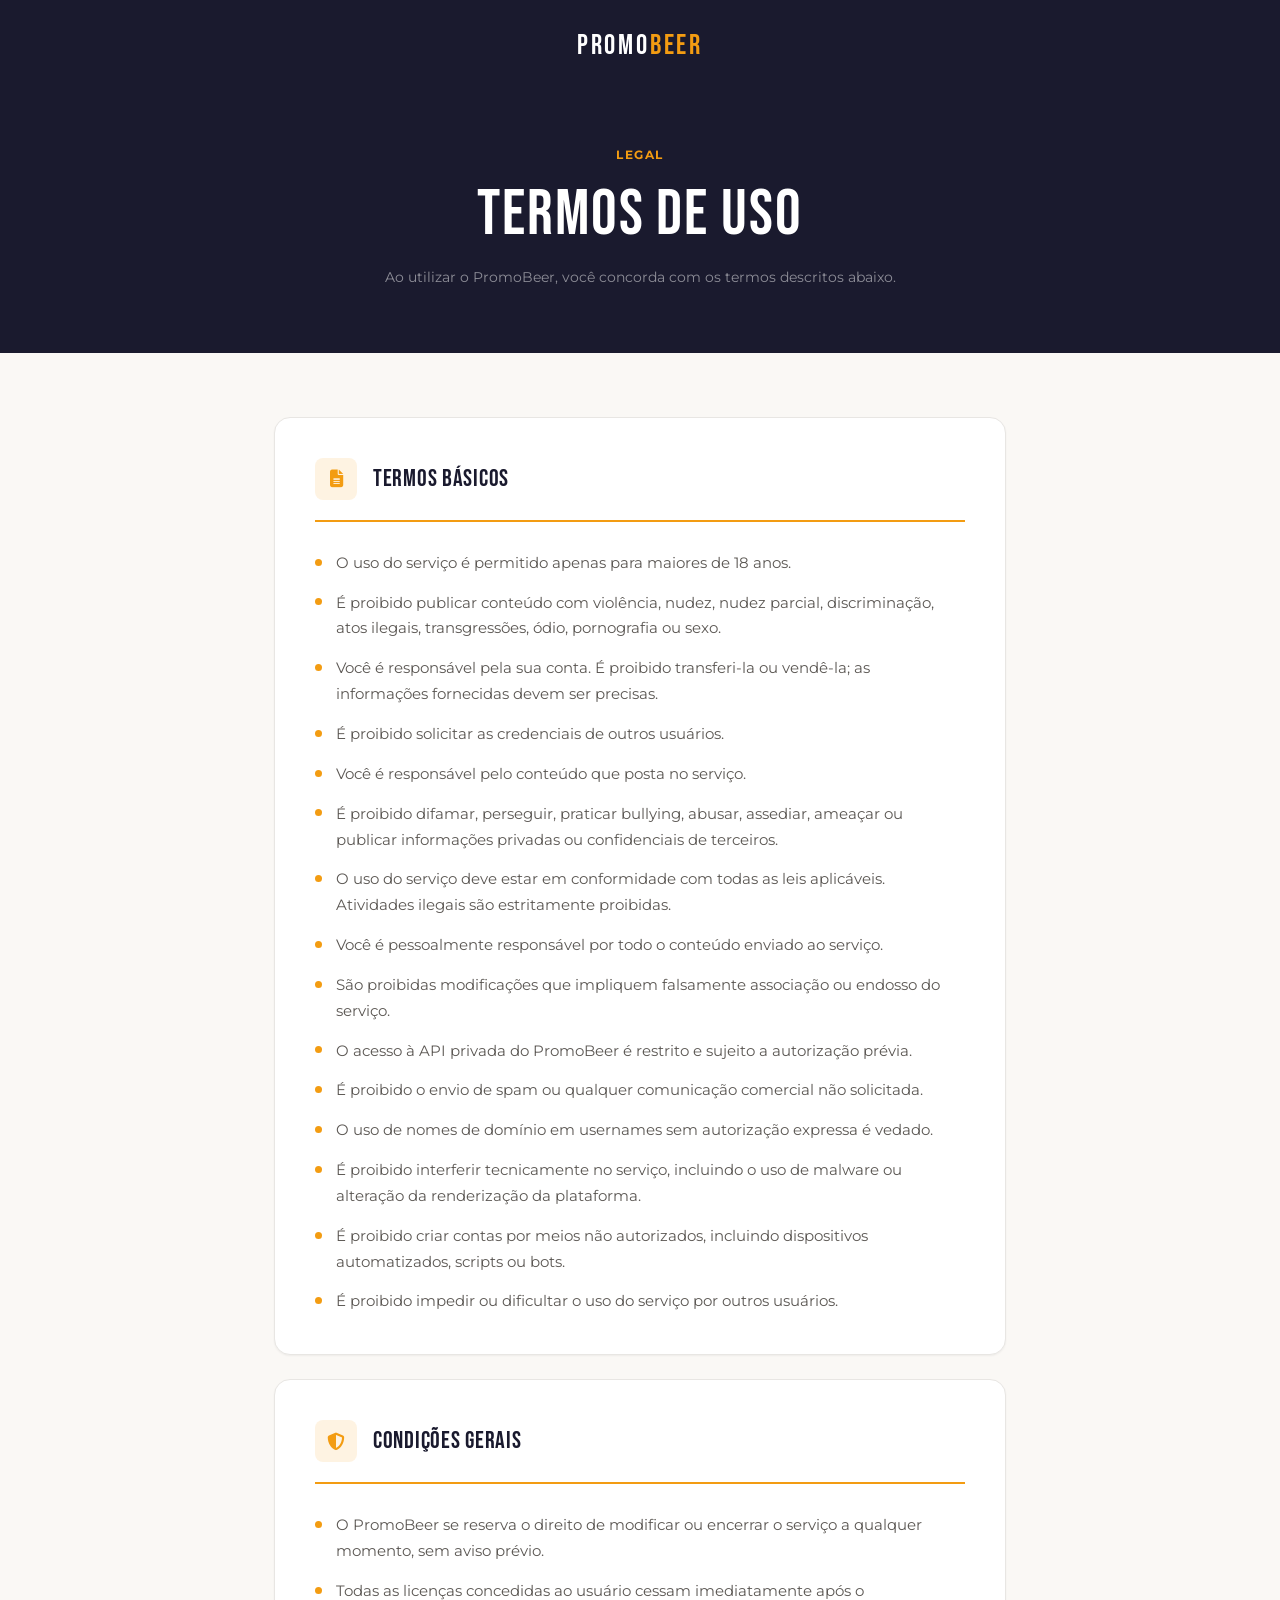
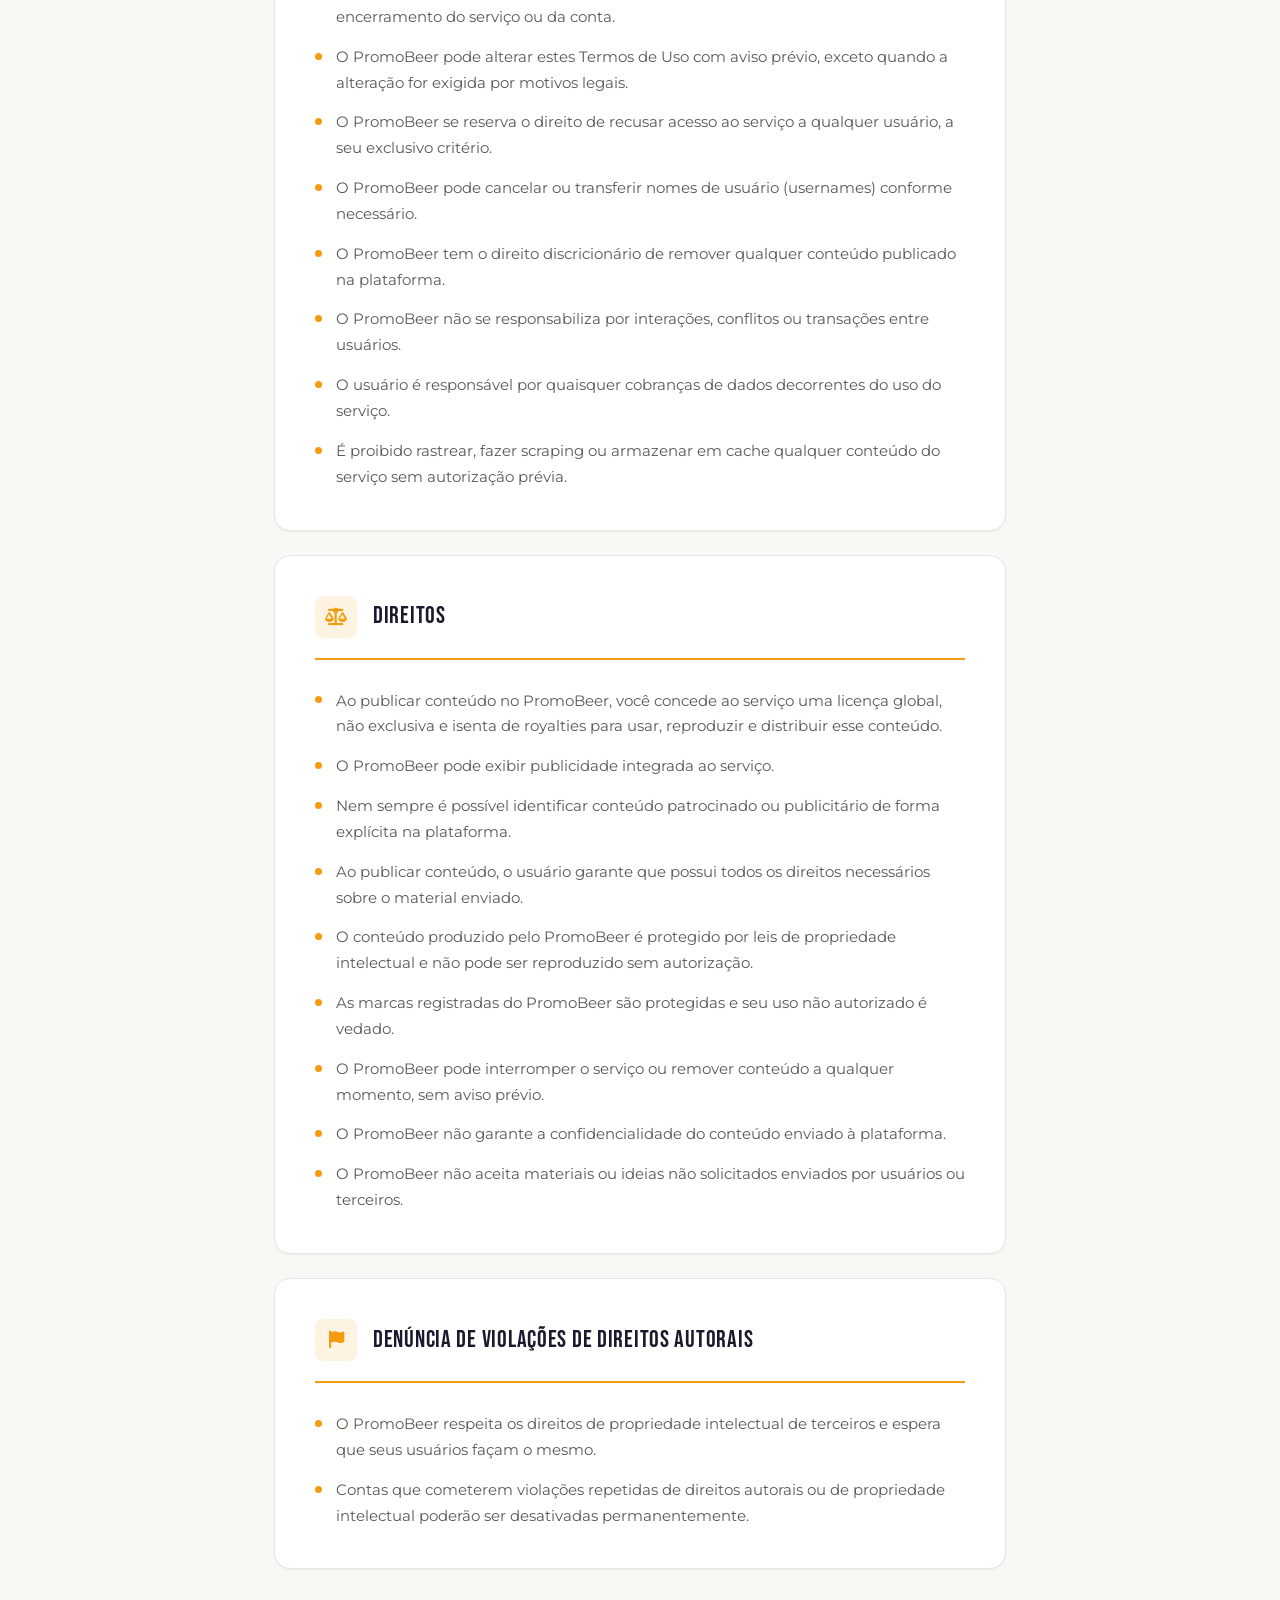
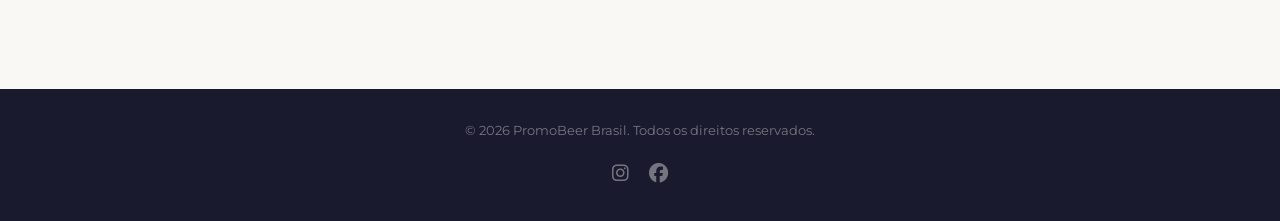
==== termos/uso.html @ 65c2e5d7 "Add landing pages, clean up Montenegro template remnants - Add usuarioValidado.html, obrigado.html, " ====
<!DOCTYPE html>
<html lang="pt-BR">
<head>
    <meta charset="UTF-8">
    <meta name="viewport" content="width=device-width, initial-scale=1.0">
    <title>Termos de Uso | PromoBeer</title>
    <link rel="preconnect" href="https://fonts.googleapis.com">
    <link rel="preconnect" href="https://fonts.gstatic.com" crossorigin>
    <link rel="preload" href="https://fonts.googleapis.com/css2?family=Bebas+Neue&family=Montserrat:wght@300;400;500;600;700;800&display=swap" as="style" onload="this.rel='stylesheet'">
    <noscript><link href="https://fonts.googleapis.com/css2?family=Bebas+Neue&family=Montserrat:wght@300;400;500;600;700;800&display=swap" rel="stylesheet"></noscript>
    <link rel="stylesheet" href="../css/style.css">
    <link rel="stylesheet" href="https://cdnjs.cloudflare.com/ajax/libs/font-awesome/6.5.1/css/all.min.css" media="print" onload="this.media='all'">
    <style>
        .termos-header {
            background: var(--color-primary);
            padding: 1.5rem 0;
            text-align: center;
        }

        .termos-header-logo {
            font-family: var(--font-display);
            font-size: 1.75rem;
            letter-spacing: 0.1em;
            color: var(--color-white);
            text-decoration: none;
        }

        .termos-hero {
            background: var(--color-primary);
            padding: 3rem 0 4rem;
            text-align: center;
        }

        .termos-hero-tag {
            display: inline-block;
            font-family: var(--font-body);
            font-size: 0.75rem;
            font-weight: 700;
            text-transform: uppercase;
            letter-spacing: 0.12em;
            color: var(--color-secondary);
            margin-bottom: 1rem;
        }

        .termos-hero-title {
            font-family: var(--font-display);
            font-size: clamp(2.5rem, 6vw, 4rem);
            color: var(--color-white);
            letter-spacing: 0.03em;
            margin-bottom: 1rem;
        }

        .termos-hero-meta {
            font-family: var(--font-body);
            font-size: 0.875rem;
            color: rgba(255, 255, 255, 0.5);
        }

        .termos-body {
            background: var(--color-off-white);
            padding: 4rem 0 6rem;
        }

        .termos-content {
            max-width: 780px;
            margin: 0 auto;
            padding: 0 var(--container-padding);
        }

        .termos-section {
            background: var(--color-white);
            border-radius: var(--radius-lg);
            padding: 2.5rem;
            margin-bottom: 1.5rem;
            box-shadow: var(--shadow-sm);
            border: 1px solid var(--color-gray-100);
        }

        .termos-section-header {
            display: flex;
            align-items: center;
            gap: 1rem;
            margin-bottom: 1.75rem;
            padding-bottom: 1.25rem;
            border-bottom: 2px solid var(--color-secondary);
        }

        .termos-section-icon {
            width: 42px;
            height: 42px;
            background: rgba(243, 156, 18, 0.12);
            border-radius: var(--radius-md);
            display: flex;
            align-items: center;
            justify-content: center;
            flex-shrink: 0;
        }

        .termos-section-icon i {
            font-size: 1.1rem;
            color: var(--color-secondary);
        }

        .termos-section-title {
            font-family: var(--font-display);
            font-size: 1.5rem;
            color: var(--color-primary);
            letter-spacing: 0.03em;
        }

        .termos-list {
            list-style: none;
            padding: 0;
            margin: 0;
            display: flex;
            flex-direction: column;
            gap: 0.875rem;
        }

        .termos-list li {
            display: flex;
            align-items: flex-start;
            gap: 0.875rem;
            font-family: var(--font-body);
            font-size: 0.95rem;
            color: var(--color-gray-500);
            line-height: 1.7;
        }

        .termos-list li::before {
            content: '';
            width: 7px;
            height: 7px;
            min-width: 7px;
            background: var(--color-secondary);
            border-radius: 50%;
            margin-top: 0.55rem;
        }

        .termos-footer {
            background: var(--color-primary);
            padding: 2rem 0;
            text-align: center;
        }

        .termos-footer p {
            font-family: var(--font-body);
            font-size: 0.8rem;
            color: rgba(255, 255, 255, 0.4);
            margin-bottom: 1rem;
        }

        .termos-footer-social {
            display: flex;
            align-items: center;
            justify-content: center;
            gap: 1.25rem;
        }

        .termos-footer-social a {
            color: rgba(255, 255, 255, 0.4);
            font-size: 1.2rem;
            transition: color var(--transition-fast);
        }

        .termos-footer-social a:hover {
            color: var(--color-secondary);
        }
    </style>
</head>
<body class="theme-mm">

    <header class="termos-header">
        <a href="/" class="termos-header-logo">
            PROMO<span style="color: var(--color-secondary);">BEER</span>
        </a>
    </header>

    <section class="termos-hero">
        <div class="container">
            <span class="termos-hero-tag">Legal</span>
            <h1 class="termos-hero-title">Termos de Uso</h1>
            <p class="termos-hero-meta">Ao utilizar o PromoBeer, você concorda com os termos descritos abaixo.</p>
        </div>
    </section>

    <main class="termos-body">
        <div class="termos-content">

            <!-- Termos básicos -->
            <div class="termos-section">
                <div class="termos-section-header">
                    <div class="termos-section-icon"><i class="fas fa-file-alt"></i></div>
                    <h2 class="termos-section-title">Termos Básicos</h2>
                </div>
                <ul class="termos-list">
                    <li>O uso do serviço é permitido apenas para maiores de 18 anos.</li>
                    <li>É proibido publicar conteúdo com violência, nudez, nudez parcial, discriminação, atos ilegais, transgressões, ódio, pornografia ou sexo.</li>
                    <li>Você é responsável pela sua conta. É proibido transferi-la ou vendê-la; as informações fornecidas devem ser precisas.</li>
                    <li>É proibido solicitar as credenciais de outros usuários.</li>
                    <li>Você é responsável pelo conteúdo que posta no serviço.</li>
                    <li>É proibido difamar, perseguir, praticar bullying, abusar, assediar, ameaçar ou publicar informações privadas ou confidenciais de terceiros.</li>
                    <li>O uso do serviço deve estar em conformidade com todas as leis aplicáveis. Atividades ilegais são estritamente proibidas.</li>
                    <li>Você é pessoalmente responsável por todo o conteúdo enviado ao serviço.</li>
                    <li>São proibidas modificações que impliquem falsamente associação ou endosso do serviço.</li>
                    <li>O acesso à API privada do PromoBeer é restrito e sujeito a autorização prévia.</li>
                    <li>É proibido o envio de spam ou qualquer comunicação comercial não solicitada.</li>
                    <li>O uso de nomes de domínio em usernames sem autorização expressa é vedado.</li>
                    <li>É proibido interferir tecnicamente no serviço, incluindo o uso de malware ou alteração da renderização da plataforma.</li>
                    <li>É proibido criar contas por meios não autorizados, incluindo dispositivos automatizados, scripts ou bots.</li>
                    <li>É proibido impedir ou dificultar o uso do serviço por outros usuários.</li>
                </ul>
            </div>

            <!-- Condições gerais -->
            <div class="termos-section">
                <div class="termos-section-header">
                    <div class="termos-section-icon"><i class="fas fa-shield-alt"></i></div>
                    <h2 class="termos-section-title">Condições Gerais</h2>
                </div>
                <ul class="termos-list">
                    <li>O PromoBeer se reserva o direito de modificar ou encerrar o serviço a qualquer momento, sem aviso prévio.</li>
                    <li>Todas as licenças concedidas ao usuário cessam imediatamente após o encerramento do serviço ou da conta.</li>
                    <li>O PromoBeer pode alterar estes Termos de Uso com aviso prévio, exceto quando a alteração for exigida por motivos legais.</li>
                    <li>O PromoBeer se reserva o direito de recusar acesso ao serviço a qualquer usuário, a seu exclusivo critério.</li>
                    <li>O PromoBeer pode cancelar ou transferir nomes de usuário (usernames) conforme necessário.</li>
                    <li>O PromoBeer tem o direito discricionário de remover qualquer conteúdo publicado na plataforma.</li>
                    <li>O PromoBeer não se responsabiliza por interações, conflitos ou transações entre usuários.</li>
                    <li>O usuário é responsável por quaisquer cobranças de dados decorrentes do uso do serviço.</li>
                    <li>É proibido rastrear, fazer scraping ou armazenar em cache qualquer conteúdo do serviço sem autorização prévia.</li>
                </ul>
            </div>

            <!-- Direitos -->
            <div class="termos-section">
                <div class="termos-section-header">
                    <div class="termos-section-icon"><i class="fas fa-balance-scale"></i></div>
                    <h2 class="termos-section-title">Direitos</h2>
                </div>
                <ul class="termos-list">
                    <li>Ao publicar conteúdo no PromoBeer, você concede ao serviço uma licença global, não exclusiva e isenta de royalties para usar, reproduzir e distribuir esse conteúdo.</li>
                    <li>O PromoBeer pode exibir publicidade integrada ao serviço.</li>
                    <li>Nem sempre é possível identificar conteúdo patrocinado ou publicitário de forma explícita na plataforma.</li>
                    <li>Ao publicar conteúdo, o usuário garante que possui todos os direitos necessários sobre o material enviado.</li>
                    <li>O conteúdo produzido pelo PromoBeer é protegido por leis de propriedade intelectual e não pode ser reproduzido sem autorização.</li>
                    <li>As marcas registradas do PromoBeer são protegidas e seu uso não autorizado é vedado.</li>
                    <li>O PromoBeer pode interromper o serviço ou remover conteúdo a qualquer momento, sem aviso prévio.</li>
                    <li>O PromoBeer não garante a confidencialidade do conteúdo enviado à plataforma.</li>
                    <li>O PromoBeer não aceita materiais ou ideias não solicitados enviados por usuários ou terceiros.</li>
                </ul>
            </div>

            <!-- Denúncia de violações -->
            <div class="termos-section">
                <div class="termos-section-header">
                    <div class="termos-section-icon"><i class="fas fa-flag"></i></div>
                    <h2 class="termos-section-title">Denúncia de Violações de Direitos Autorais</h2>
                </div>
                <ul class="termos-list">
                    <li>O PromoBeer respeita os direitos de propriedade intelectual de terceiros e espera que seus usuários façam o mesmo.</li>
                    <li>Contas que cometerem violações repetidas de direitos autorais ou de propriedade intelectual poderão ser desativadas permanentemente.</li>
                </ul>
            </div>

        </div>
    </main>

    <footer class="termos-footer">
        <div class="container">
            <p>© 2026 PromoBeer Brasil. Todos os direitos reservados.</p>
            <div class="termos-footer-social">
                <a href="https://www.instagram.com/promobeer" target="_blank" rel="noopener noreferrer" aria-label="Instagram"><i class="fab fa-instagram"></i></a>
                <a href="https://www.facebook.com/Promobeer" target="_blank" rel="noopener noreferrer" aria-label="Facebook"><i class="fab fa-facebook"></i></a>
            </div>
        </div>
    </footer>

</body>
</html>
---- css/style.css ----
/* ===================================
   PromoBeer - Styles
   =================================== */

/* CSS Variables */
:root {
    /* Color Palette - Deep warm tones with vibrant accent */
    --color-primary: #1a1a2e;
    --color-primary-light: #16213e;
    --color-secondary: #e94560;
    --color-secondary-dark: #c73e54;
    --color-accent: #f39c12;
    --color-accent-light: #f5b041;
    
    /* Neutrals */
    --color-white: #ffffff;
    --color-off-white: #faf8f5;
    --color-light: #f5f3f0;
    --color-gray-100: #e8e6e3;
    --color-gray-200: #d1cfc9;
    --color-gray-300: #a8a5a0;
    --color-gray-400: #7a7672;
    --color-gray-500: #5c5854;
    --color-dark: #2d2926;
    --color-black: #1a1714;
    
    /* Typography */
    --font-display: 'Bebas Neue', sans-serif;
    --font-body: 'Montserrat', sans-serif;
    
    /* Spacing */
    --space-xs: 0.25rem;
    --space-sm: 0.5rem;
    --space-md: 1rem;
    --space-lg: 1.5rem;
    --space-xl: 2rem;
    --space-2xl: 3rem;
    --space-3xl: 4rem;
    --space-4xl: 6rem;
    
    /* Border Radius */
    --radius-sm: 4px;
    --radius-md: 8px;
    --radius-lg: 16px;
    --radius-xl: 24px;
    --radius-full: 9999px;
    
    /* Shadows */
    --shadow-sm: 0 1px 2px rgba(0, 0, 0, 0.05);
    --shadow-md: 0 4px 6px rgba(0, 0, 0, 0.07);
    --shadow-lg: 0 10px 15px rgba(0, 0, 0, 0.1);
    --shadow-xl: 0 20px 25px rgba(0, 0, 0, 0.15);
    --shadow-glow: 0 0 40px rgba(233, 69, 96, 0.3);
    
    /* Transitions */
    --transition-fast: 150ms ease;
    --transition-base: 300ms ease;
    --transition-slow: 500ms ease;
    
    /* Container */
    --container-max: 1280px;
    --container-padding: 1.5rem;
}

.theme-mm {
    --color-primary: #1a1a2e;
    --color-secondary: #f39c12; /* Amber/Beer color */
    --color-secondary-dark: #d68910;
    --color-accent: #f1c40f; /* Light beer color */
    --color-accent-light: #f4d03f;
    --color-tertiary: #2c3e50;
    --color-pink: #e74c3c;
    --color-gray-400: #808688;
}

.theme-mm .header {
    background: rgba(255, 255, 255, 0.9);
    backdrop-filter: blur(10px);
}

.theme-mm .nav-item > a {
    color: var(--color-dark);
}

.theme-mm .nav-item > a:hover {
    color: var(--color-secondary);
}

.theme-mm .logo-text {
    color: var(--color-primary);
}

.theme-mm .hamburger {
    background: var(--color-dark);
}

.theme-mm .hamburger::before,
.theme-mm .hamburger::after {
    background: var(--color-dark);
}

.theme-mm .nav-mobile {
    background: var(--color-white);
}

.theme-mm .nav-mobile-link {
    color: var(--color-dark);
    border-bottom: 1px solid var(--color-gray-100);
}

.theme-mm .nav-mobile-submenu li a {
    color: var(--color-gray-500);
}

.theme-mm .hero-bg {
    background: #1a1a2e;
}

.theme-mm .hero-bg::before {
    background: 
        radial-gradient(circle at 20% 80%, rgba(243, 156, 18, 0.1) 0%, transparent 55%),
        radial-gradient(circle at 80% 20%, rgba(241, 196, 15, 0.08) 0%, transparent 55%);
}

 

.theme-mm .hero-overlay {
    background: linear-gradient(to bottom, rgba(26, 26, 46, 0.4) 0%, rgba(26, 26, 46, 0.7) 100%);
}

.theme-mm .hero-title {
    color: var(--color-white);
}

.theme-mm .hero-title-line.highlight {
    color: var(--color-secondary);
}

.theme-mm .hero-title .hero-title-line:first-child {
    color: var(--color-accent);
}

.theme-mm.hero-variant-white .hero-title .hero-title-line:first-child {
    color: var(--color-white);
}

.theme-mm.hero-variant-teal .hero-title .hero-title-line:first-child {
    color: var(--color-secondary);
}

.theme-mm.hero-variant-pink .hero-title .hero-title-line:first-child {
    color: var(--color-pink);
}

.theme-mm .hero-subtitle {
    color: rgba(255, 255, 255, 0.8);
}

.theme-mm .scroll-indicator {
    color: var(--color-gray-400);
}

.theme-mm .btn-outline {
    background: transparent;
    color: var(--color-dark);
    border-color: var(--color-dark);
}

.theme-mm .btn-outline:hover {
    background: var(--color-dark);
    color: var(--color-white);
}

.theme-mm .hero .btn-outline {
    color: var(--color-white);
    border-color: rgba(255, 255, 255, 0.7);
}

.theme-mm .hero .btn-outline:hover {
    background: rgba(255, 255, 255, 0.15);
    color: var(--color-white);
    border-color: rgba(255, 255, 255, 1);
}

.theme-mm .section-diferenciais {
    background: var(--color-light);
}

.theme-mm .section-diferenciais .section-title,
.theme-mm .section-diferenciais .section-subtitle {
    color: var(--color-primary);
}

.theme-mm .section-diferenciais .section-description {
    color: var(--color-gray-500);
}

/* Reset & Base */
*, *::before, *::after {
    box-sizing: border-box;
    margin: 0;
    padding: 0;
}

html {
    scroll-behavior: smooth;
    font-size: 16px;
}

/* Scroll margin para âncoras não ficarem atrás do header fixo */
#sobre, #funcionalidades, #por-que-usar, #como-funciona, #download {
    scroll-margin-top: 100px;
}

body {
    font-family: var(--font-body);
    font-size: 1rem;
    line-height: 1.6;
    color: var(--color-dark);
    background-color: var(--color-off-white);
    -webkit-font-smoothing: antialiased;
    -moz-osx-font-smoothing: grayscale;
    overflow-x: hidden;
}

img {
    max-width: 100%;
    height: auto;
    display: block;
}

a {
    color: inherit;
    text-decoration: none;
    transition: color var(--transition-fast);
}

ul, ol {
    list-style: none;
}

button {
    font-family: inherit;
    cursor: pointer;
    border: none;
    background: none;
}

/* Container */
.container {
    width: 100%;
    max-width: var(--container-max);
    margin: 0 auto;
    padding: 0 var(--container-padding);
}

/* Typography */
h1, h2, h3, h4, h5, h6 {
    font-family: var(--font-display);
    font-weight: 400;
    line-height: 1.1;
    letter-spacing: 0.02em;
}

h1 { font-size: clamp(2.5rem, 8vw, 5rem); }
h2 { font-size: clamp(2rem, 5vw, 3.5rem); }
h3 { font-size: clamp(1.5rem, 3vw, 2rem); }
h4 { font-size: clamp(1.25rem, 2vw, 1.5rem); }

/* Buttons */
.btn {
    display: inline-flex;
    align-items: center;
    justify-content: center;
    gap: var(--space-sm);
    padding: 0.875rem 1.75rem;
    font-family: var(--font-body);
    font-size: 0.875rem;
    font-weight: 600;
    text-transform: uppercase;
    letter-spacing: 0.05em;
    border-radius: var(--radius-sm);
    transition: all var(--transition-base);
    cursor: pointer;
    border: 2px solid transparent;
}

.btn-primary {
    background: var(--color-secondary);
    color: var(--color-white);
    border-color: var(--color-secondary);
}

.btn-primary:hover {
    background: var(--color-secondary-dark);
    border-color: var(--color-secondary-dark);
    transform: translateY(-2px);
    box-shadow: var(--shadow-lg);
}

.btn-secondary {
    background: var(--color-primary);
    color: var(--color-white);
    border-color: var(--color-primary);
}

.btn-secondary:hover {
    background: var(--color-primary-light);
    border-color: var(--color-primary-light);
    transform: translateY(-2px);
}

.btn-outline {
    background: transparent;
    color: var(--color-white);
    border-color: var(--color-white);
}

.btn-outline:hover {
    background: var(--color-white);
    color: var(--color-primary);
}

.btn-outline-dark {
    background: transparent;
    color: var(--color-dark);
    border-color: var(--color-dark);
}

.btn-outline-dark:hover {
    background: var(--color-dark);
    color: var(--color-white);
}

.btn-light {
    background: var(--color-white);
    color: var(--color-secondary);
    border-color: var(--color-white);
}

.btn-light:hover {
    background: var(--color-off-white);
    transform: translateY(-2px);
}

.btn-outline-light {
    background: transparent;
    color: var(--color-white);
    border-color: rgba(255, 255, 255, 0.5);
}

.btn-outline-light:hover {
    background: rgba(255, 255, 255, 0.1);
    border-color: var(--color-white);
}

.btn-lg {
    padding: 1rem 2.25rem;
    font-size: 1rem;
}

/* ===================================
   Header
   =================================== */
.header {
    position: fixed;
    top: 0;
    left: 0;
    right: 0;
    z-index: 1000;
    background: rgba(26, 26, 46, 0.95);
    backdrop-filter: blur(10px);
    transition: all var(--transition-base);
}

.header.scrolled {
    box-shadow: var(--shadow-lg);
}

.header-content {
    display: flex;
    align-items: center;
    justify-content: space-between;
    height: 80px;
}

.logo {
    display: flex;
    align-items: center;
    line-height: 1;
}

.logo-img {
    height: 68px;
    width: auto;
    object-fit: contain;
    display: block;
}

.logo-text {
    font-family: var(--font-display);
    font-size: 1.75rem;
    color: var(--color-white);
    letter-spacing: 0.1em;
}

.logo-sub {
    font-size: 0.65rem;
    font-weight: 500;
    color: var(--color-secondary);
    letter-spacing: 0.25em;
    text-transform: uppercase;
}

/* Desktop Navigation */
.nav-desktop {
    display: none;
}

@media (min-width: 1024px) {
    .nav-desktop {
        display: block;
    }
}

.nav-menu {
    display: flex;
    align-items: center;
    gap: var(--space-xl);
}

.nav-item > a {
    display: flex;
    align-items: center;
    gap: var(--space-xs);
    font-size: 0.875rem;
    font-weight: 500;
    color: var(--color-white);
    text-transform: uppercase;
    letter-spacing: 0.05em;
    padding: var(--space-sm) 0;
    transition: color var(--transition-fast);
}

.nav-item > a:hover {
    color: var(--color-secondary);
}

.nav-item > a i {
    font-size: 0.625rem;
    transition: transform var(--transition-fast);
}

.nav-item:hover > a i {
    transform: rotate(180deg);
}

/* Dropdown */
.dropdown {
    position: relative;
}

.dropdown-menu {
    position: absolute;
    top: 100%;
    left: 50%;
    transform: translateX(-50%) translateY(10px);
    min-width: 220px;
    background: var(--color-white);
    border-radius: var(--radius-md);
    box-shadow: var(--shadow-xl);
    padding: var(--space-md) 0;
    opacity: 0;
    visibility: hidden;
    transition: all var(--transition-base);
}

.dropdown:hover .dropdown-menu {
    opacity: 1;
    visibility: visible;
    transform: translateX(-50%) translateY(0);
}

.dropdown-menu li a {
    display: block;
    padding: var(--space-sm) var(--space-lg);
    font-size: 0.875rem;
    color: var(--color-dark);
    transition: all var(--transition-fast);
}

.dropdown-menu li a:hover {
    background: var(--color-light);
    color: var(--color-secondary);
    padding-left: var(--space-xl);
}

/* Header Actions */
.header-actions {
    display: flex;
    align-items: center;
    gap: var(--space-lg);
}

.header-actions .btn {
    display: none;
}

@media (min-width: 768px) {
    .header-actions .btn {
        display: inline-flex;
    }
}

/* Mobile Menu Toggle */
.mobile-menu-toggle {
    display: flex;
    align-items: center;
    justify-content: center;
    width: 44px;
    height: 44px;
    padding: 0;
}

@media (min-width: 1024px) {
    .mobile-menu-toggle {
        display: none;
    }
}

.hamburger {
    position: relative;
    width: 24px;
    height: 2px;
    background: var(--color-white);
    transition: all var(--transition-base);
}

.hamburger::before,
.hamburger::after {
    content: '';
    position: absolute;
    left: 0;
    width: 100%;
    height: 2px;
    background: var(--color-white);
    transition: all var(--transition-base);
}

.hamburger::before {
    top: -8px;
}

.hamburger::after {
    bottom: -8px;
}

.mobile-menu-toggle.active .hamburger {
    background: transparent;
}

.mobile-menu-toggle.active .hamburger::before {
    top: 0;
    transform: rotate(45deg);
}

.mobile-menu-toggle.active .hamburger::after {
    bottom: 0;
    transform: rotate(-45deg);
}

/* Mobile Navigation */
.nav-mobile {
    position: fixed;
    top: 80px;
    left: 0;
    right: 0;
    bottom: 0;
    background: var(--color-primary);
    padding: var(--space-xl);
    transform: translateX(100%);
    transition: transform var(--transition-base);
    overflow-y: auto;
}

.nav-mobile.active {
    transform: translateX(0);
}

@media (min-width: 1024px) {
    .nav-mobile {
        display: none;
    }
}

.nav-mobile-menu {
    display: flex;
    flex-direction: column;
    gap: var(--space-md);
}

.nav-mobile-link {
    display: block;
    font-size: 1.25rem;
    font-weight: 500;
    color: var(--color-white);
    padding: var(--space-md) 0;
    border-bottom: 1px solid rgba(255, 255, 255, 0.1);
}

.nav-mobile-submenu {
    padding-left: var(--space-lg);
    padding-top: var(--space-sm);
    display: none;
}

.nav-mobile-submenu.active {
    display: block;
}

.nav-mobile-submenu li a {
    display: block;
    font-size: 1rem;
    color: var(--color-gray-300);
    padding: var(--space-sm) 0;
}

/* ===================================
   Hero Section
   =================================== */
.hero {
    position: relative;
    height: 100vh;
    min-height: 600px;
    display: flex;
    align-items: center;
    padding: 120px 0 80px;
    color: var(--color-white);
    overflow: hidden;
    background: #1a1a2e; /* Fallback color */
}

.hero .container {
    position: relative;
    z-index: 2;
}

.hero-video {
    position: absolute;
    inset: 0;
    width: 100%;
    height: 100%;
    object-fit: cover;
    pointer-events: none;
    z-index: 0;
}

.hero-overlay {
    position: absolute;
    inset: 0;
    background: linear-gradient(to bottom, transparent 0%, rgba(26, 26, 46, 0.5) 100%);
    z-index: 1;
}

.hero-bg {
    position: absolute;
    inset: 0;
    overflow: hidden;
    background: #1a1a2e;
}

/* Mantém vídeo também em mobile; se quiser economizar dados, podemos reativar o hide */

/* Removido para garantir que o vídeo apareça */
/* @media (prefers-reduced-motion: reduce) {
    .hero-video { display: none; }
} */

.hero-content {
    position: relative;
    z-index: 1;
    max-width: 800px;
}

.hero-title {
    color: var(--color-white);
    margin-bottom: var(--space-xl);
}

.hero-title-line {
    display: block;
}

.hero-title-line.highlight {
    color: var(--color-secondary);
    position: relative;
}

.hero-subtitle {
    font-size: clamp(1rem, 2vw, 1.25rem);
    color: var(--color-gray-200);
    margin-bottom: var(--space-2xl);
    max-width: 600px;
    line-height: 1.8;
}

.hero-buttons {
    display: flex;
    flex-wrap: wrap;
    gap: var(--space-md);
}

.hero-scroll {
    position: absolute;
    bottom: var(--space-2xl);
    left: 50%;
    transform: translateX(-50%);
    z-index: 1;
}

.scroll-indicator {
    display: flex;
    flex-direction: column;
    align-items: center;
    gap: var(--space-sm);
    color: var(--color-gray-300);
    font-size: 0.75rem;
    text-transform: uppercase;
    letter-spacing: 0.1em;
    animation: bounce 2s infinite;
}

.scroll-indicator i {
    font-size: 1rem;
}

@keyframes bounce {
    0%, 20%, 50%, 80%, 100% {
        transform: translateY(0);
    }
    40% {
        transform: translateY(-10px);
    }
    60% {
        transform: translateY(-5px);
    }
}

/* ===================================
   Sections
   =================================== */
.section {
    padding: var(--space-4xl) 0;
}

.section-header {
    text-align: center;
    margin-bottom: var(--space-3xl);
}

.section-tag {
    display: inline-block;
    font-size: 0.75rem;
    font-weight: 600;
    text-transform: uppercase;
    letter-spacing: 0.2em;
    color: var(--color-secondary);
    margin-bottom: var(--space-md);
    position: relative;
}

.section-tag::before,
.section-tag::after {
    content: '';
    position: absolute;
    top: 50%;
    width: 40px;
    height: 1px;
    background: var(--color-secondary);
}

.section-tag::before {
    right: calc(100% + 15px);
}

.section-tag::after {
    left: calc(100% + 15px);
}

.section-title {
    color: var(--color-primary);
    margin-bottom: var(--space-md);
}

.section-subtitle {
    font-size: 0.875rem;
    font-weight: 600;
    text-transform: uppercase;
    letter-spacing: 0.15em;
    color: var(--color-gray-400);
    margin-bottom: var(--space-lg);
}

.section-description {
    max-width: 700px;
    margin: 0 auto;
    color: var(--color-gray-500);
    font-size: 1.0625rem;
    line-height: 1.8;
}

.section-cta {
    text-align: center;
    margin-top: var(--space-3xl);
}

/* ===================================
   Programs Section
   =================================== */
.section-programs {
    background: var(--color-white);
}

.programs-grid {
    display: grid;
    grid-template-columns: repeat(auto-fit, minmax(280px, 1fr));
    gap: var(--space-xl);
    justify-items: center;
}

.program-card {
    position: relative;
    width: 100%;
    max-width: 320px;
    background: var(--color-off-white);
    border-radius: var(--radius-lg);
    padding: var(--space-2xl);
    transition: all var(--transition-base);
    border: 1px solid var(--color-gray-100);
    text-align: center;
}

.program-card:hover {
    transform: translateY(-8px);
    box-shadow: var(--shadow-xl);
    border-color: transparent;
}

.program-card.featured {
    background: linear-gradient(135deg, var(--color-primary) 0%, var(--color-primary-light) 100%);
    border-color: transparent;
}

.program-card.featured .program-card-title,
.program-card.featured .program-card-age,
.program-card.featured .program-card-desc {
    color: var(--color-white);
}

.program-card.featured .program-card-icon {
    background: var(--color-secondary);
    color: var(--color-white);
}

.program-card.featured .program-card-link {
    color: var(--color-secondary);
}

.program-card-icon {
    width: 60px;
    height: 60px;
    display: flex;
    align-items: center;
    justify-content: center;
    margin: 0 auto var(--space-lg);
    background: var(--color-primary);
    color: var(--color-white);
    border-radius: var(--radius-md);
    font-size: 1.5rem;
}

.program-card-title {
    font-family: var(--font-body);
    font-size: 1.25rem;
    font-weight: 700;
    color: var(--color-dark);
    margin-bottom: var(--space-sm);
}

.program-card-age {
    font-size: 0.875rem;
    font-weight: 600;
    color: var(--color-secondary);
    margin-bottom: var(--space-md);
}

.program-card-desc {
    font-size: 0.9375rem;
    color: var(--color-gray-500);
    line-height: 1.6;
    margin-bottom: var(--space-lg);
}

.program-card-link {
    display: inline-flex;
    align-items: center;
    gap: var(--space-sm);
    font-size: 0.875rem;
    font-weight: 600;
    color: var(--color-primary);
    transition: all var(--transition-fast);
}

.program-card-link i {
    transition: transform var(--transition-fast);
}

.program-card-link:hover {
    color: var(--color-secondary);
}

.program-card-link:hover i {
    transform: translateX(4px);
}


/* ===================================
   Quem somos Section
   =================================== */
.section-quem-somos {
    background: var(--color-off-white);
}

.quem-somos-layout {
    display: grid;
    grid-template-columns: 1fr 1fr;
    gap: var(--space-2xl);
    align-items: center;
}

.quem-somos-content {
    max-width: 800px;
    margin: 0 0 0 auto;
}

@media (max-width: 768px) {
    .quem-somos-layout {
        grid-template-columns: 1fr;
    }
    .quem-somos-content {
        margin: 0;
    }
}

@media (min-width: 1024px) {
    .quem-somos-layout {
        grid-template-columns: minmax(560px, 1.2fr) 1fr;
        gap: var(--space-2xl);
    }
}

.quem-somos-content {
    max-width: 800px;
    margin: 0 auto;
}

.quem-somos-content .section-header {
    margin-bottom: var(--space-3xl);
}

.quem-somos-stats {
    display: grid;
    grid-template-columns: repeat(3, 1fr);
    gap: var(--space-xl);
    margin-top: var(--space-2xl);
    padding-top: var(--space-2xl);
    border-top: 1px solid var(--color-gray-100);
}

.quem-somos-stat {
    text-align: center;
}

.quem-somos-stat-number {
    display: block;
    font-family: var(--font-display);
    font-size: 2.5rem;
    color: var(--color-secondary);
    letter-spacing: 0.02em;
    line-height: 1.2;
}

.quem-somos-stat-label {
    font-size: 0.875rem;
    font-weight: 500;
    color: var(--color-gray-500);
    text-transform: uppercase;
    letter-spacing: 0.05em;
}

@media (max-width: 640px) {
    .quem-somos-stats {
        grid-template-columns: 1fr;
        gap: var(--space-lg);
    }
}

/* ===================================
   Diferenciais Section
   =================================== */
.section-diferenciais {
    background: linear-gradient(135deg, var(--color-primary) 0%, var(--color-primary-light) 100%);
    position: relative;
    overflow: hidden;
}

.section-diferenciais::before {
    content: '';
    position: absolute;
    top: -30%;
    right: -15%;
    width: 400px;
    height: 400px;
    background: radial-gradient(circle, rgba(233, 69, 96, 0.12) 0%, transparent 70%);
    border-radius: 50%;
}

.section-diferenciais .section-header {
    position: relative;
    z-index: 1;
}

.section-diferenciais .section-title,
.section-diferenciais .section-subtitle {
    color: var(--color-white);
}

.section-diferenciais .section-description {
    color: var(--color-gray-200);
}

/* ===================================
   Testimonials Section
   =================================== */
.section-testimonials {
    background: var(--color-light);
}

.testimonials-slider {
    position: relative;
    overflow: hidden;
}

.testimonials-track {
    display: flex;
    gap: var(--space-xl);
    overflow-x: auto;
    scroll-snap-type: x mandatory;
    scrollbar-width: none;
    -ms-overflow-style: none;
    padding: var(--space-md) 0;
}

.testimonials-track::-webkit-scrollbar {
    display: none;
}

.testimonial-card {
    flex: 0 0 100%;
    scroll-snap-align: start;
    background: var(--color-white);
    border-radius: var(--radius-lg);
    padding: var(--space-2xl);
    display: flex;
    flex-direction: column;
}

@media (min-width: 768px) {
    .testimonial-card {
        flex: 0 0 calc(50% - var(--space-lg));
    }
}

@media (min-width: 1024px) {
    .testimonial-card {
        flex: 0 0 calc(33.333% - var(--space-lg));
    }
}

.testimonial-content {
    flex: 1;
    margin-bottom: var(--space-xl);
}

.testimonial-quote {
    color: var(--color-secondary);
    font-size: 2rem;
    margin-bottom: var(--space-md);
    opacity: 0.5;
}

.testimonial-title {
    font-family: var(--font-body);
    font-size: 1.125rem;
    font-weight: 700;
    color: var(--color-dark);
    margin-bottom: var(--space-md);
    line-height: 1.4;
}

.testimonial-text {
    font-size: 0.9375rem;
    color: var(--color-gray-500);
    line-height: 1.7;
}

.testimonial-author {
    display: flex;
    align-items: center;
    gap: var(--space-md);
    padding-top: var(--space-lg);
    border-top: 1px solid var(--color-gray-100);
}

.testimonial-avatar {
    width: 50px;
    height: 50px;
    display: flex;
    align-items: center;
    justify-content: center;
    background: var(--color-primary);
    color: var(--color-white);
    border-radius: 50%;
    font-size: 1.25rem;
}

.testimonial-avatar img {
    width: 100%;
    height: 100%;
    object-fit: cover;
    border-radius: 50%;
    display: block;
}

.testimonial-info {
    display: flex;
    flex-direction: column;
}

.testimonial-name {
    font-weight: 700;
    color: var(--color-dark);
}

.testimonial-role {
    font-size: 0.8125rem;
    color: var(--color-gray-400);
}

.testimonials-controls {
    display: flex;
    align-items: center;
    justify-content: center;
    gap: var(--space-lg);
    margin-top: var(--space-xl);
}

.testimonial-btn {
    width: 44px;
    height: 44px;
    display: flex;
    align-items: center;
    justify-content: center;
    background: var(--color-primary);
    color: var(--color-white);
    border-radius: 50%;
    transition: all var(--transition-fast);
}

.testimonial-btn:hover {
    background: var(--color-secondary);
    transform: scale(1.1);
}

.testimonials-dots {
    display: flex;
    gap: var(--space-sm);
}

.testimonials-dots .dot {
    width: 10px;
    height: 10px;
    background: var(--color-gray-200);
    border-radius: 50%;
    cursor: pointer;
    transition: all var(--transition-fast);
}

.testimonials-dots .dot.active {
    background: var(--color-secondary);
    transform: scale(1.2);
}

/* ===================================
   CTA Banner Section
   =================================== */
.section-cta-banner {
    padding: var(--space-3xl) 0;
    background: linear-gradient(135deg, var(--color-secondary) 0%, var(--color-secondary-dark) 100%);
}

.cta-banner {
    display: flex;
    flex-direction: column;
    align-items: center;
    text-align: center;
    gap: var(--space-xl);
}

@media (min-width: 768px) {
    .cta-banner {
        flex-direction: row;
        justify-content: space-between;
        text-align: left;
    }
}

.cta-banner-title {
    color: var(--color-white);
    margin-bottom: var(--space-sm);
}

.cta-banner-text {
    color: rgba(255, 255, 255, 0.9);
    font-size: 1.0625rem;
}

.cta-banner-actions {
    display: flex;
    flex-wrap: wrap;
    gap: var(--space-md);
    justify-content: center;
}

@media (min-width: 768px) {
    .cta-banner-actions {
        flex-shrink: 0;
    }
}

/* ===================================
   Como Funciona Section
   =================================== */
.section-how-it-works {
    background: var(--color-white);
}

.step-card {
    background: var(--color-off-white);
    border-radius: var(--radius-lg);
    box-shadow: var(--shadow-md);
    transition: transform var(--transition-base), box-shadow var(--transition-base);
}

.step-card:hover {
    transform: translateY(-10px);
    box-shadow: var(--shadow-xl);
}

.step-number {
    transition: transform var(--transition-base);
}

.step-card:hover .step-number {
    transform: scale(1.1);
}

/* ===================================
   Ranking Section
   =================================== */
.section-ranking {
    background: var(--color-white);
}

.ranking-item {
    transition: background-color var(--transition-fast);
}

.ranking-item:hover {
    background-color: var(--color-light);
}

.rank-pos {
    font-family: var(--font-display);
}

.rank-score {
    font-family: var(--font-body);
    font-size: 0.875rem;
}

/* ===================================
   Footer
   =================================== */
.footer {
    background: var(--color-black);
    color: var(--color-gray-300);
    padding: var(--space-4xl) 0 var(--space-xl);
}

.footer-grid {
    display: grid;
    grid-template-columns: repeat(auto-fit, minmax(200px, 1fr));
    gap: var(--space-2xl);
    margin-bottom: var(--space-3xl);
}

@media (min-width: 1024px) {
    .footer-grid {
        grid-template-columns: 1fr 0.8fr 1fr 2fr;
        gap: var(--space-lg);
    }
    .footer-brand + .footer-nav {
        margin-left: var(--space-lg);
    }
}
.footer-brand {
    grid-column: span 1;
}

@media (min-width: 768px) {
    .footer-brand {
        grid-column: span 2;
    }
}

@media (min-width: 1024px) {
    .footer-brand {
        grid-column: span 1;
    }
}

.footer-logo {
    display: inline-flex;
    flex-direction: column;
    line-height: 1;
    margin-bottom: var(--space-lg);
}

.footer-logo .logo-text {
    font-size: 1.5rem;
    color: var(--color-white);
}

.footer-tagline {
    font-size: 0.9375rem;
    margin-bottom: var(--space-lg);
    max-width: 280px;
}

.footer-social {
    display: flex;
    gap: var(--space-md);
}

.social-link {
    width: 40px;
    height: 40px;
    display: flex;
    align-items: center;
    justify-content: center;
    background: rgba(255, 255, 255, 0.1);
    border-radius: 50%;
    color: var(--color-white);
    transition: all var(--transition-fast);
}

.social-link:hover {
    background: var(--color-secondary);
    transform: translateY(-3px);
}

.footer-nav-title {
    font-family: var(--font-body);
    font-size: 0.875rem;
    font-weight: 700;
    text-transform: uppercase;
    letter-spacing: 0.1em;
    color: var(--color-white);
    margin-bottom: var(--space-lg);
}

.footer-nav-list {
    display: flex;
    flex-direction: column;
    gap: var(--space-sm);
}

.footer-nav-list li a {
    font-size: 0.9375rem;
    color: var(--color-gray-400);
    transition: all var(--transition-fast);
}

.footer-nav-list li a:hover {
    color: var(--color-white);
    padding-left: var(--space-sm);
}

.footer-contact-list {
    display: flex;
    flex-direction: column;
    gap: var(--space-md);
}

.footer-contact-list li {
    display: flex;
    align-items: flex-start;
    gap: var(--space-md);
}

.footer-contact-list li i {
    color: var(--color-secondary);
    margin-top: 4px;
}

.footer-contact-list li span,
.footer-contact-list li a {
    font-size: 0.9375rem;
    color: var(--color-gray-400);
}

.footer-contact-list li a:hover {
    color: var(--color-white);
}


.footer-bottom {
    padding-top: var(--space-xl);
    border-top: 1px solid rgba(255, 255, 255, 0.1);
    text-align: center;
}

.footer-copyright {
    font-size: 0.875rem;
    color: var(--color-gray-500);
}

.footer-locator {
    grid-column: auto;
}

/* Footer Locator */
.footer-locator-embed {
    width: 100%;
    height: 260px;
    border-radius: var(--radius-md);
    background: rgba(255, 255, 255, 0.08);
}

.footer-locator gmpx-store-locator {
    width: 100%;
    height: 100%;
    --gmpx-color-surface: #fff;
    --gmpx-color-on-surface: #212121;
    --gmpx-color-on-surface-variant: #757575;
    --gmpx-color-primary: var(--color-secondary);
    --gmpx-color-outline: #e0e0e0;
    --gmpx-fixed-panel-width-row-layout: 20em;
    --gmpx-font-family-base: var(--font-body);
    --gmpx-font-family-headings: var(--font-display);
    --gmpx-font-size-base: 0.85rem;
}
/* ===================================
   Back to Top
   =================================== */
.back-to-top {
    position: fixed;
    bottom: var(--space-xl);
    right: var(--space-xl);
    width: 50px;
    height: 50px;
    display: flex;
    align-items: center;
    justify-content: center;
    background: var(--color-secondary);
    color: var(--color-white);
    border-radius: 50%;
    box-shadow: var(--shadow-lg);
    opacity: 0;
    visibility: hidden;
    transform: translateY(20px);
    transition: all var(--transition-base);
    z-index: 999;
}

.back-to-top.visible {
    opacity: 1;
    visibility: visible;
    transform: translateY(0);
}

.back-to-top:hover {
    background: var(--color-primary);
    transform: translateY(-3px);
}

/* ===================================
   Utilities
   =================================== */
.text-center { text-align: center; }
.text-left { text-align: left; }
.text-right { text-align: right; }

.hidden { display: none !important; }
.visible { display: block !important; }

/* ===================================
   Animations
   =================================== */
@keyframes fadeInUp {
    from {
        opacity: 0;
        transform: translateY(30px);
    }
    to {
        opacity: 1;
        transform: translateY(0);
    }
}

@keyframes fadeIn {
    from { opacity: 0; }
    to { opacity: 1; }
}

.animate-fadeInUp {
    animation: fadeInUp 0.6s ease forwards;
}

.animate-fadeIn {
    animation: fadeIn 0.6s ease forwards;
}

/* Staggered animations */
.stagger-1 { animation-delay: 0.1s; }
.stagger-2 { animation-delay: 0.2s; }
.stagger-3 { animation-delay: 0.3s; }
.stagger-4 { animation-delay: 0.4s; }
.stagger-5 { animation-delay: 0.5s; }
.stagger-6 { animation-delay: 0.6s; }

/* ===================================
   Responsive Adjustments
   =================================== */
@media (max-width: 767px) {
    .hero-buttons {
        flex-direction: column;
        width: 100%;
    }
    
    .hero-buttons .btn {
        width: 100%;
    }
    
    .section {
        padding: var(--space-3xl) 0;
    }
    
    .section-tag::before,
    .section-tag::after {
        display: none;
    }
}
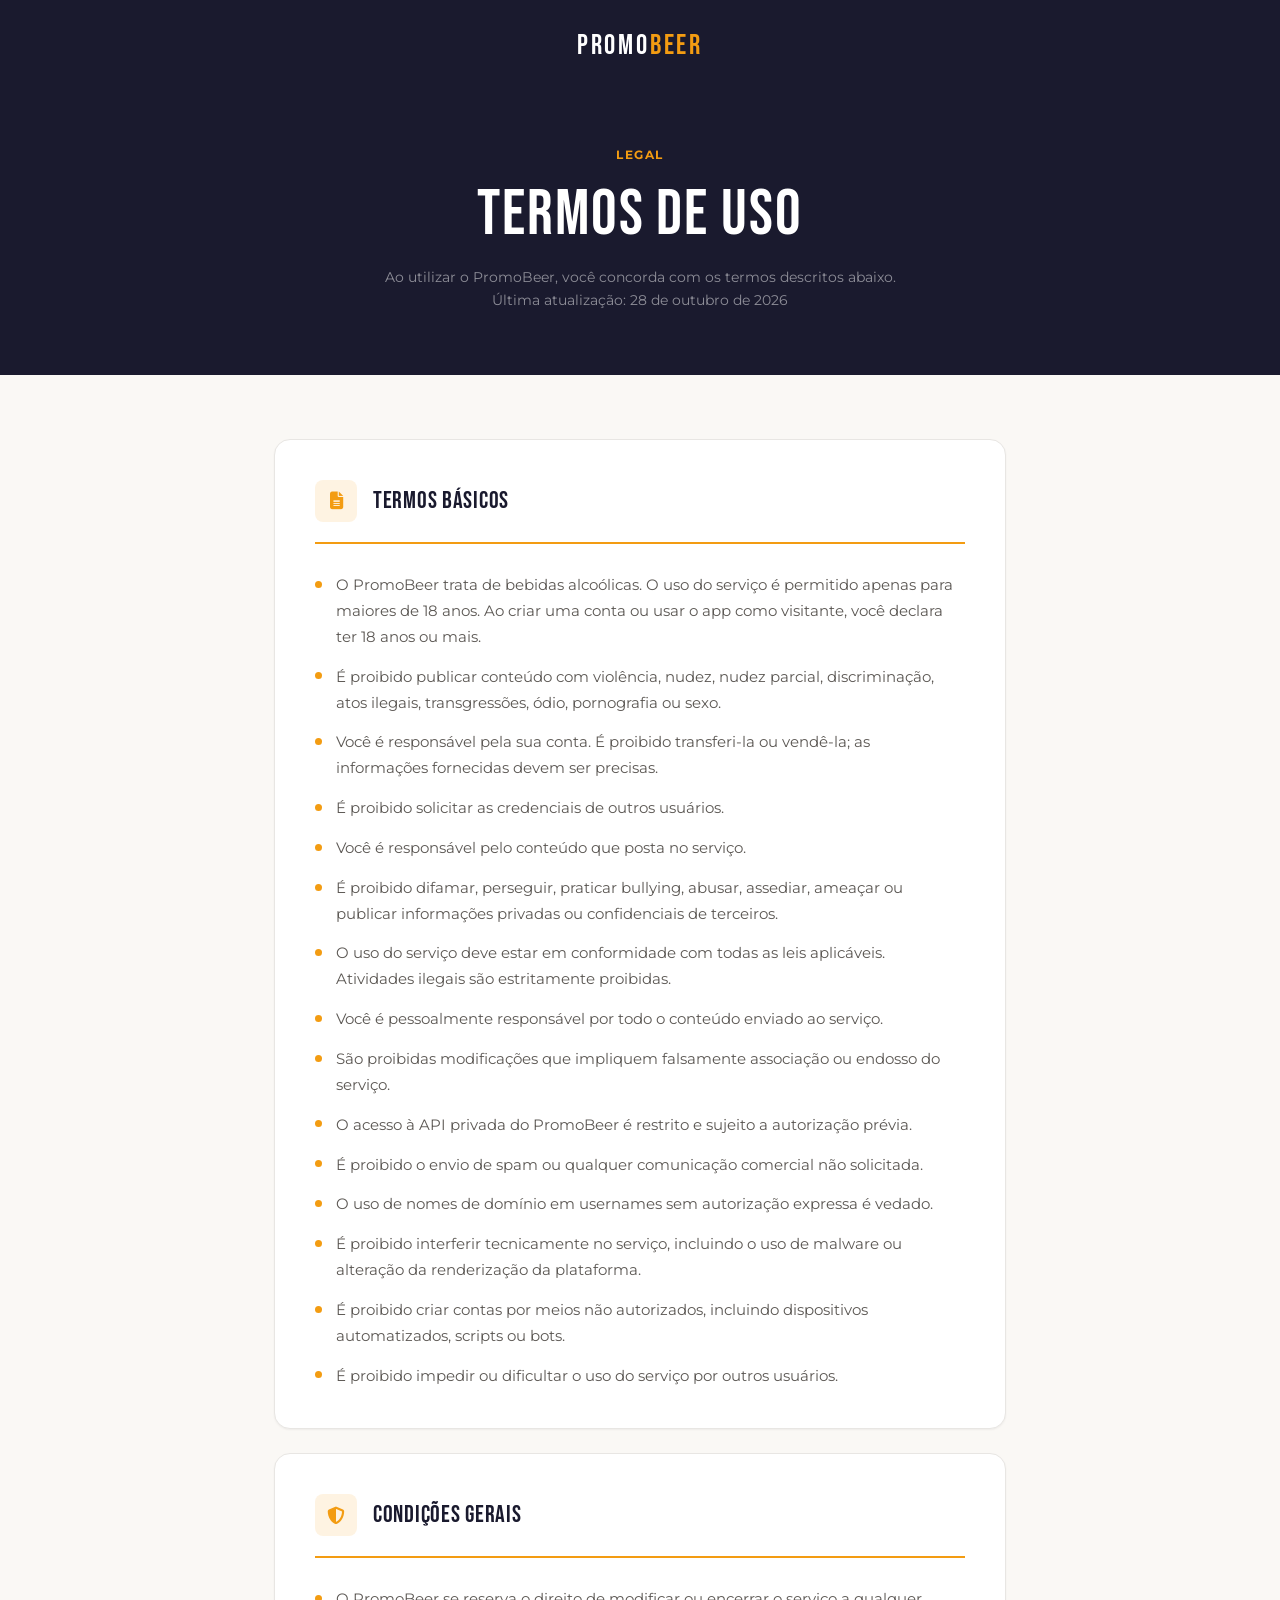
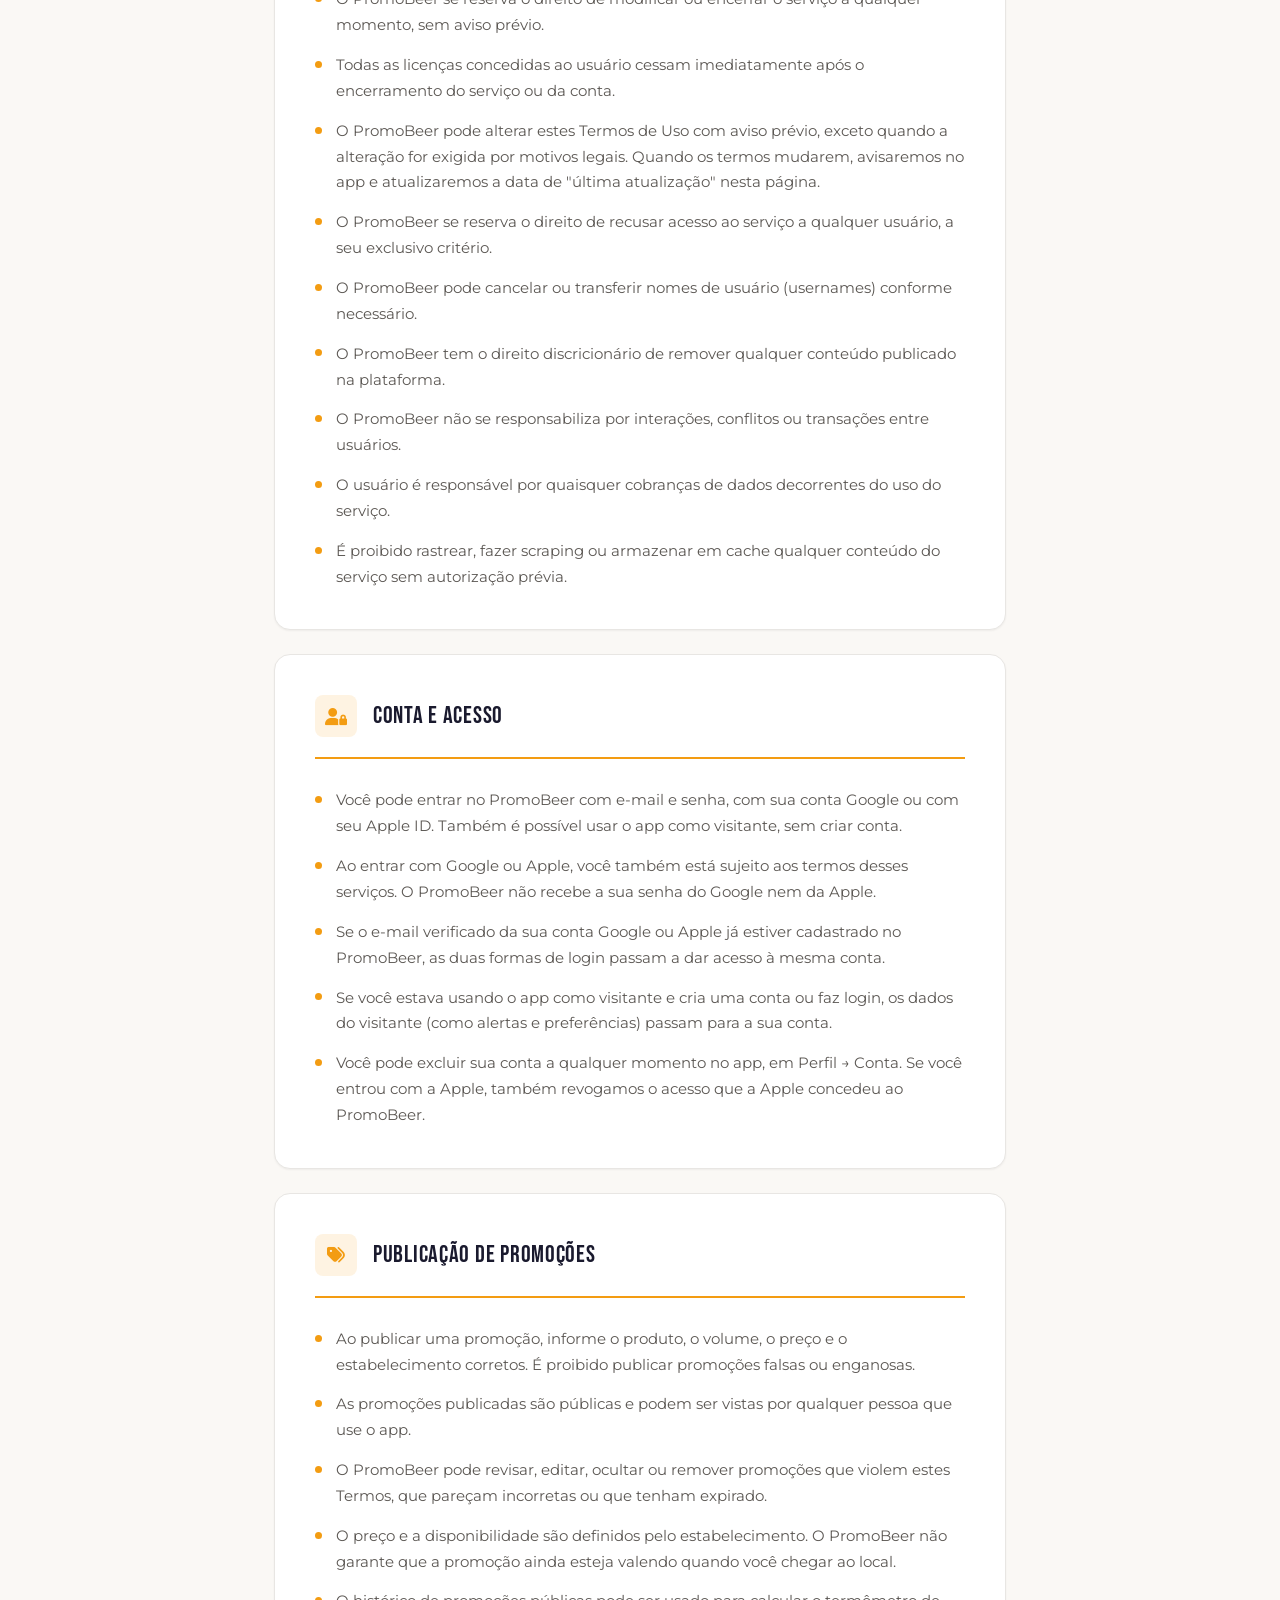
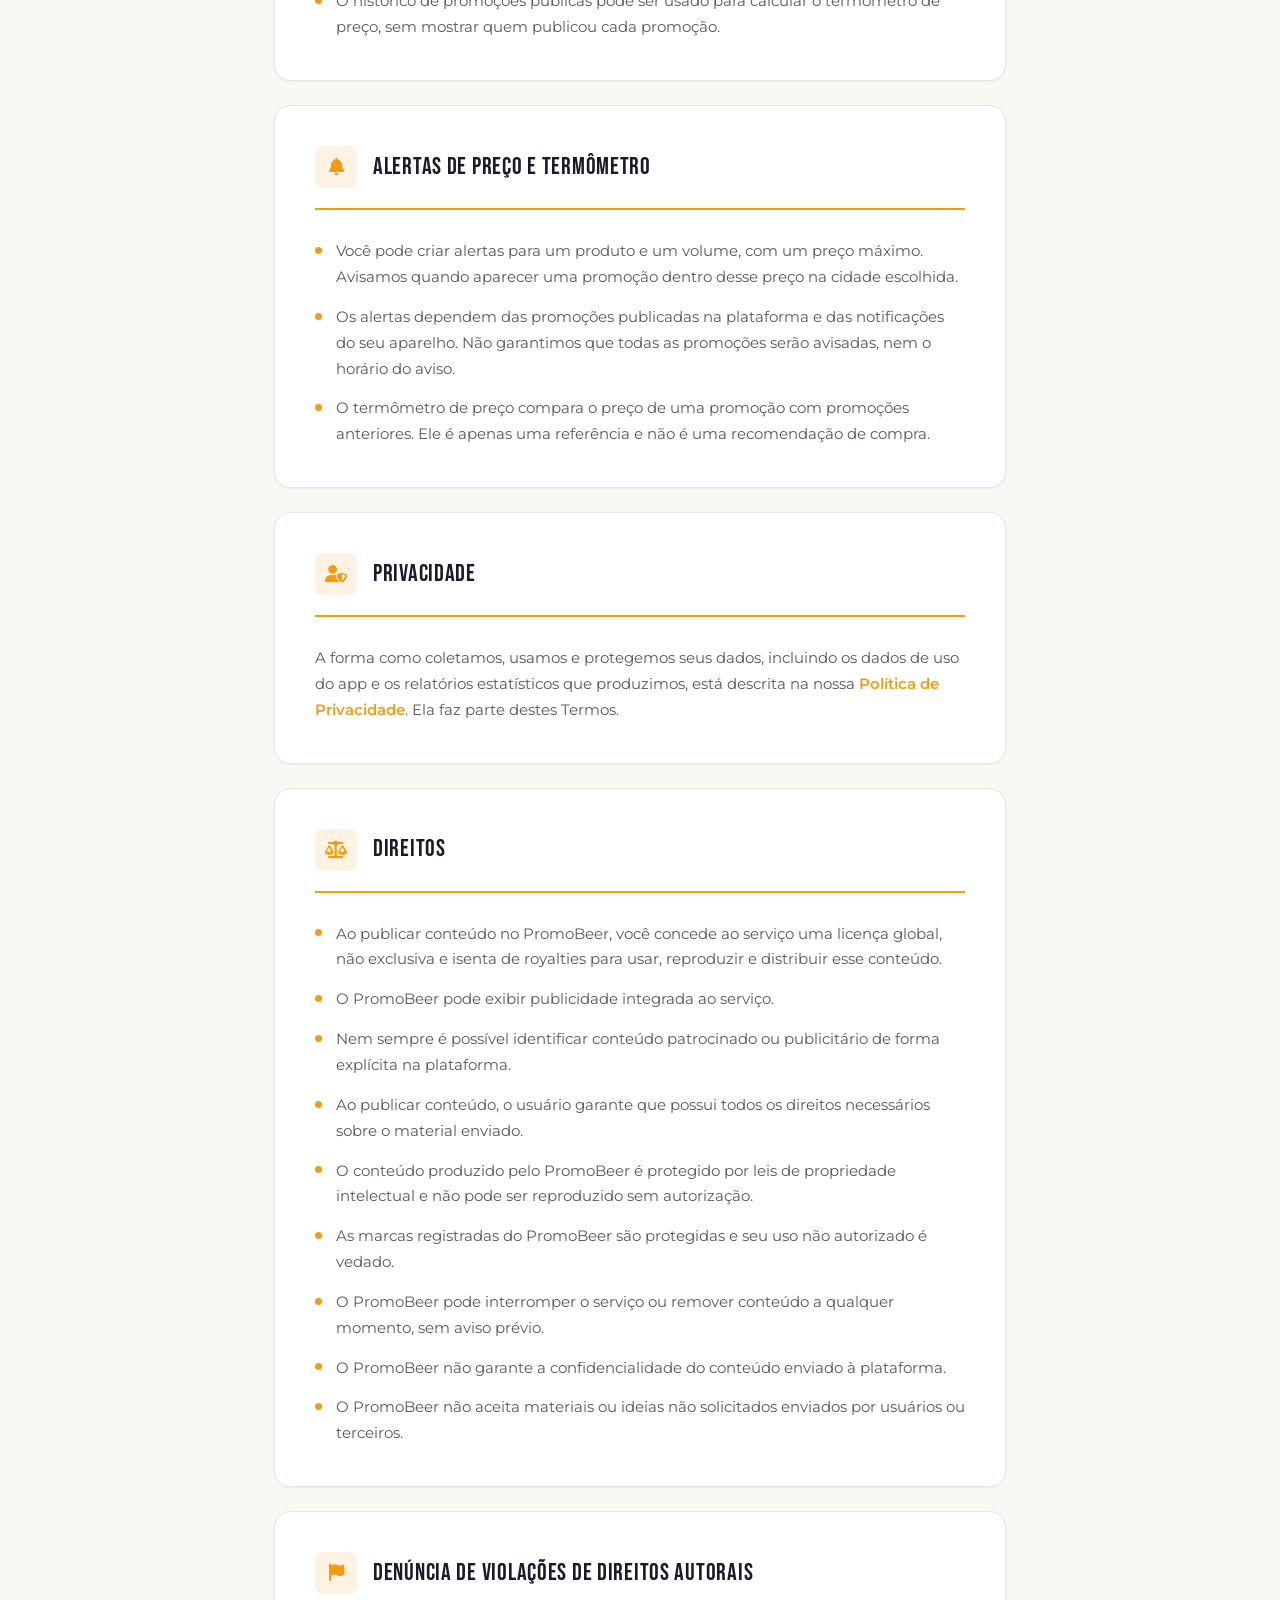
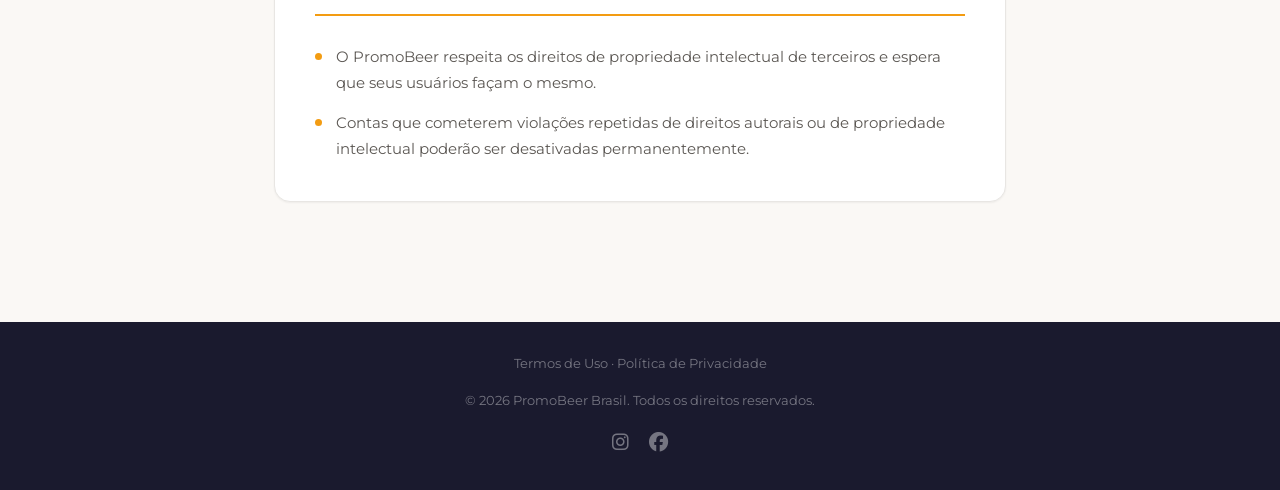
==== commit bac822d7: "Update terms of use and add privacy policy for app 3.7.0 Add account/login, promotion publishing, pr" ====
--- a/termos/uso.html
+++ b/termos/uso.html
@@ -137,6 +137,19 @@
             margin-top: 0.55rem;
         }
 
+        .termos-text {
+            font-family: var(--font-body);
+            font-size: 0.95rem;
+            color: var(--color-gray-500);
+            line-height: 1.7;
+        }
+
+        .termos-text a,
+        .termos-list a {
+            color: var(--color-secondary);
+            font-weight: 600;
+        }
+
         .termos-footer {
             background: var(--color-primary);
             padding: 2rem 0;
@@ -181,6 +194,7 @@
             <span class="termos-hero-tag">Legal</span>
             <h1 class="termos-hero-title">Termos de Uso</h1>
             <p class="termos-hero-meta">Ao utilizar o PromoBeer, você concorda com os termos descritos abaixo.</p>
+            <p class="termos-hero-meta">Última atualização: 28 de outubro de 2026</p>
         </div>
     </section>
 
@@ -194,7 +208,7 @@
                     <h2 class="termos-section-title">Termos Básicos</h2>
                 </div>
                 <ul class="termos-list">
-                    <li>O uso do serviço é permitido apenas para maiores de 18 anos.</li>
+                    <li>O PromoBeer trata de bebidas alcoólicas. O uso do serviço é permitido apenas para maiores de 18 anos. Ao criar uma conta ou usar o app como visitante, você declara ter 18 anos ou mais.</li>
                     <li>É proibido publicar conteúdo com violência, nudez, nudez parcial, discriminação, atos ilegais, transgressões, ódio, pornografia ou sexo.</li>
                     <li>Você é responsável pela sua conta. É proibido transferi-la ou vendê-la; as informações fornecidas devem ser precisas.</li>
                     <li>É proibido solicitar as credenciais de outros usuários.</li>
@@ -221,7 +235,7 @@
                 <ul class="termos-list">
                     <li>O PromoBeer se reserva o direito de modificar ou encerrar o serviço a qualquer momento, sem aviso prévio.</li>
                     <li>Todas as licenças concedidas ao usuário cessam imediatamente após o encerramento do serviço ou da conta.</li>
-                    <li>O PromoBeer pode alterar estes Termos de Uso com aviso prévio, exceto quando a alteração for exigida por motivos legais.</li>
+                    <li>O PromoBeer pode alterar estes Termos de Uso com aviso prévio, exceto quando a alteração for exigida por motivos legais. Quando os termos mudarem, avisaremos no app e atualizaremos a data de "última atualização" nesta página.</li>
                     <li>O PromoBeer se reserva o direito de recusar acesso ao serviço a qualquer usuário, a seu exclusivo critério.</li>
                     <li>O PromoBeer pode cancelar ou transferir nomes de usuário (usernames) conforme necessário.</li>
                     <li>O PromoBeer tem o direito discricionário de remover qualquer conteúdo publicado na plataforma.</li>
@@ -229,6 +243,58 @@
                     <li>O usuário é responsável por quaisquer cobranças de dados decorrentes do uso do serviço.</li>
                     <li>É proibido rastrear, fazer scraping ou armazenar em cache qualquer conteúdo do serviço sem autorização prévia.</li>
                 </ul>
+            </div>
+
+            <!-- Conta e acesso -->
+            <div class="termos-section">
+                <div class="termos-section-header">
+                    <div class="termos-section-icon"><i class="fas fa-user-lock"></i></div>
+                    <h2 class="termos-section-title">Conta e Acesso</h2>
+                </div>
+                <ul class="termos-list">
+                    <li>Você pode entrar no PromoBeer com e-mail e senha, com sua conta Google ou com seu Apple ID. Também é possível usar o app como visitante, sem criar conta.</li>
+                    <li>Ao entrar com Google ou Apple, você também está sujeito aos termos desses serviços. O PromoBeer não recebe a sua senha do Google nem da Apple.</li>
+                    <li>Se o e-mail verificado da sua conta Google ou Apple já estiver cadastrado no PromoBeer, as duas formas de login passam a dar acesso à mesma conta.</li>
+                    <li>Se você estava usando o app como visitante e cria uma conta ou faz login, os dados do visitante (como alertas e preferências) passam para a sua conta.</li>
+                    <li>Você pode excluir sua conta a qualquer momento no app, em Perfil → Conta. Se você entrou com a Apple, também revogamos o acesso que a Apple concedeu ao PromoBeer.</li>
+                </ul>
+            </div>
+
+            <!-- Publicação de promoções -->
+            <div class="termos-section">
+                <div class="termos-section-header">
+                    <div class="termos-section-icon"><i class="fas fa-tags"></i></div>
+                    <h2 class="termos-section-title">Publicação de Promoções</h2>
+                </div>
+                <ul class="termos-list">
+                    <li>Ao publicar uma promoção, informe o produto, o volume, o preço e o estabelecimento corretos. É proibido publicar promoções falsas ou enganosas.</li>
+                    <li>As promoções publicadas são públicas e podem ser vistas por qualquer pessoa que use o app.</li>
+                    <li>O PromoBeer pode revisar, editar, ocultar ou remover promoções que violem estes Termos, que pareçam incorretas ou que tenham expirado.</li>
+                    <li>O preço e a disponibilidade são definidos pelo estabelecimento. O PromoBeer não garante que a promoção ainda esteja valendo quando você chegar ao local.</li>
+                    <li>O histórico de promoções públicas pode ser usado para calcular o termômetro de preço, sem mostrar quem publicou cada promoção.</li>
+                </ul>
+            </div>
+
+            <!-- Alertas e termômetro -->
+            <div class="termos-section">
+                <div class="termos-section-header">
+                    <div class="termos-section-icon"><i class="fas fa-bell"></i></div>
+                    <h2 class="termos-section-title">Alertas de Preço e Termômetro</h2>
+                </div>
+                <ul class="termos-list">
+                    <li>Você pode criar alertas para um produto e um volume, com um preço máximo. Avisamos quando aparecer uma promoção dentro desse preço na cidade escolhida.</li>
+                    <li>Os alertas dependem das promoções publicadas na plataforma e das notificações do seu aparelho. Não garantimos que todas as promoções serão avisadas, nem o horário do aviso.</li>
+                    <li>O termômetro de preço compara o preço de uma promoção com promoções anteriores. Ele é apenas uma referência e não é uma recomendação de compra.</li>
+                </ul>
+            </div>
+
+            <!-- Privacidade -->
+            <div class="termos-section">
+                <div class="termos-section-header">
+                    <div class="termos-section-icon"><i class="fas fa-user-shield"></i></div>
+                    <h2 class="termos-section-title">Privacidade</h2>
+                </div>
+                <p class="termos-text">A forma como coletamos, usamos e protegemos seus dados, incluindo os dados de uso do app e os relatórios estatísticos que produzimos, está descrita na nossa <a href="privacidade.html">Política de Privacidade</a>. Ela faz parte destes Termos.</p>
             </div>
 
             <!-- Direitos -->
@@ -267,6 +333,7 @@
 
     <footer class="termos-footer">
         <div class="container">
+            <p><a href="uso.html" style="color: inherit;">Termos de Uso</a> · <a href="privacidade.html" style="color: inherit;">Política de Privacidade</a></p>
             <p>© 2026 PromoBeer Brasil. Todos os direitos reservados.</p>
             <div class="termos-footer-social">
                 <a href="https://www.instagram.com/promobeer" target="_blank" rel="noopener noreferrer" aria-label="Instagram"><i class="fab fa-instagram"></i></a>
